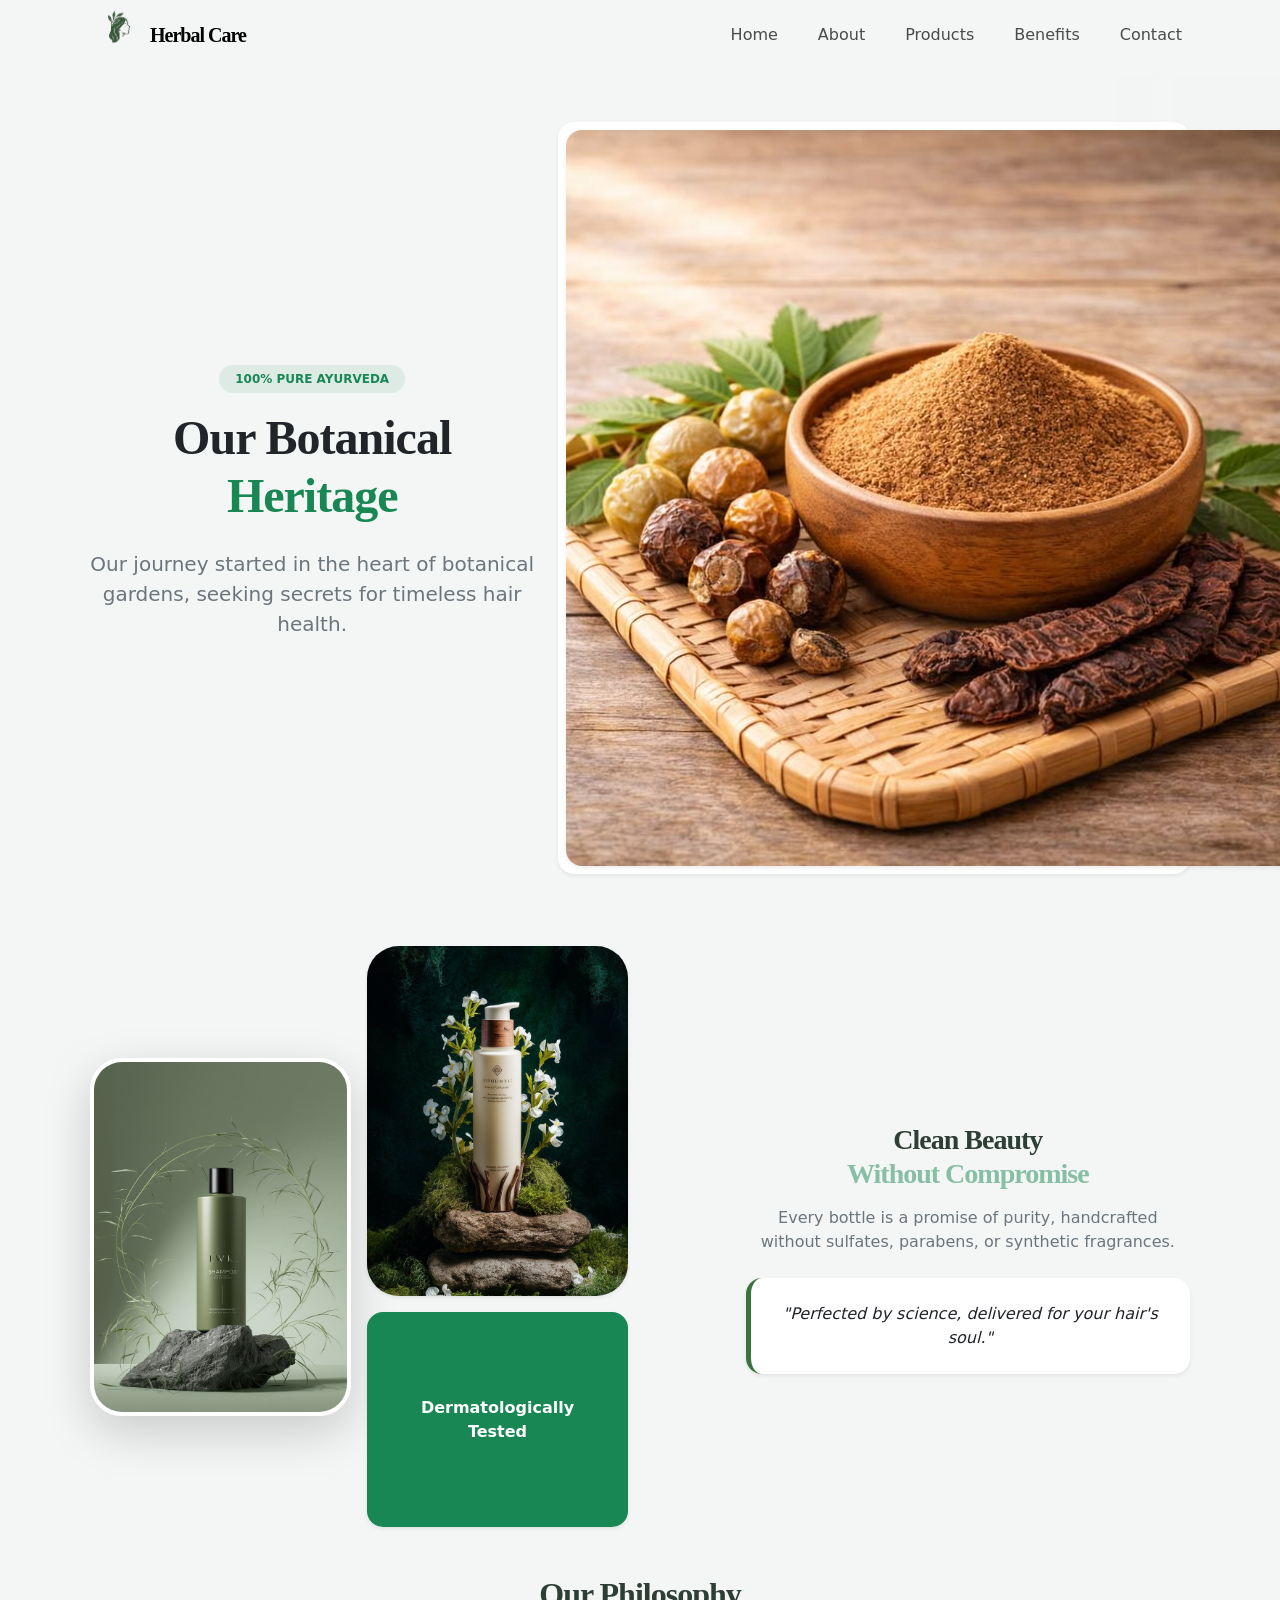
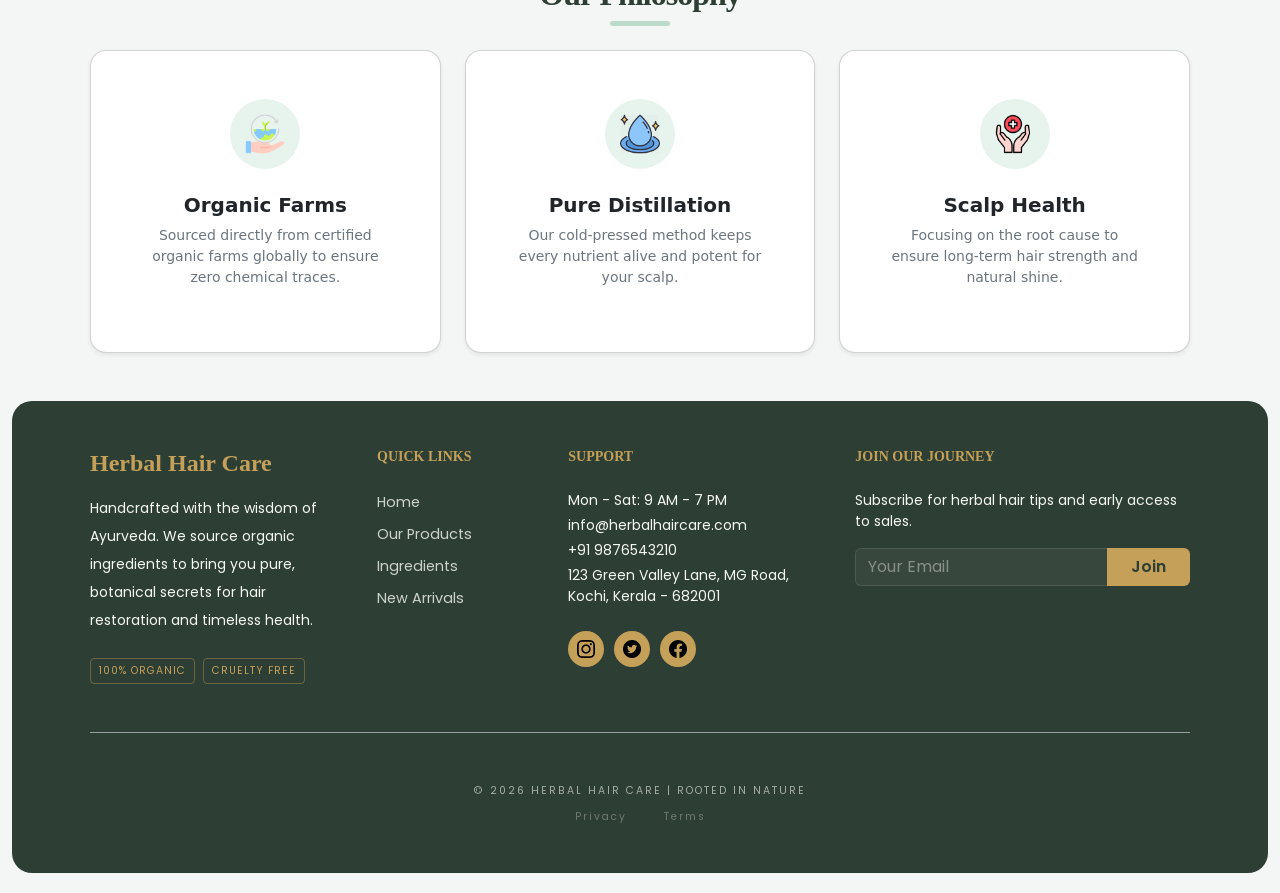
==== about.html @ e1cdf932 "first commit" ====
<!DOCTYPE html>
<html lang="en">
<head>
    <meta charset="UTF-8">
    <meta name="viewport" content="width=device-width, initial-scale=1.0">
    <title>Hair care</title>
<!----Bootstrap link---->
<link href="https://cdn.jsdelivr.net/npm/bootstrap@5.3.0/dist/css/bootstrap.min.css" rel="stylesheet">
<!-- Bootstrap CSS -->
<link href="https://cdn.jsdelivr.net/npm/bootstrap@5.3.0/dist/css/bootstrap.min.css" rel="stylesheet">
<!-- Google Font (Premium look) -->
<link href="https://fonts.googleapis.com/css2?family=Poppins:wght@300;500;700&display=swap" rel="stylesheet">
<!---Bootstrap java--->
<script src="https://cdn.jsdelivr.net/npm/bootstrap@5.3.0/dist/js/bootstrap.bundle.min.js"></script>

<link href="style.css" rel="stylesheet">
</head>
<body>

    <!----------------------Navbar------------------------>
<nav class=" navbar navbar-expand-lg sticky-top custom-navbar">
    <div class="container">
      <a class="navbar-brand d-flex align-items-center fw-bold" href="index.html">
        <img src="image/logo.png" alt="logo" class="logo">
        Herbal Care
      </a>
      <button class="navbar-toggler" type="button" data-bs-toggle="collapse" data-bs-target="#menu">
        <span class="navbar-toggler-icon"></span>
      </button>
      <div class="collapse navbar-collapse justify-content-end mobile-menu" id="menu">
        <ul class="navbar-nav gap-lg-4">
          <li class="nav-item"><a class="nav-link fw-medium" href="index.html">Home</a></li>
          <li class="nav-item"><a class="nav-link fw-medium" href="about.html">About</a></li>
          <li class="nav-item"><a class="nav-link fw-medium" href="products.html">Products</a></li>
          <li class="nav-item"><a class="nav-link fw-medium" href="benefits.html">Benefits</a></li>
          <li class="nav-item"><a class="nav-link fw-medium" href="contact.html">Contact</a></li>
        </ul>
      </div>
    </div>
  </nav>

<!-------------------------About Section--------------------------------->
  <section class="position-relative overflow-hidden about-heritage py-5">
    <div class="container ">
    
        
  <div class="row mb-5 align-items-center">
     <div class="col-lg-5 order-2 ">
     <div class="badge bg-success bg-opacity-10 text-success px-3 py-2 rounded-pill mb-3">100% PURE AYURVEDA</div>
     <h1 class="display-3 fw-bold mb-4">Our Botanical <span class="text-success">Heritage</span></h1>
     <p class="text-secondary fs-5 lh-base">
           Our journey started in the heart of botanical gardens, seeking secrets for timeless hair health.
     </p>
     </div>

  <div class="col-lg-7 order-1 order-lg-2 mb-4">
      <div class="p-2 bg-white shadow-sm rounded-4">
      <img src="image/ingrediants.jpg" class="img-ingrediant rounded-4 shadow-sm" alt="Ingredients">
      </div>
      </div>
      </div>

<div class="row my-4 align-items-center">  
  <div class="col-lg-6 mb-4">
    <div class="row g-3 align-items-center">
    <div class="col-6">
    <div class="rounded-5 overflow-hidden shadow-lg border border-white border-4">
    <img src="image/about img1.jpg" class="img-fluid" alt="Product">
    </div>
    </div>

 <div class="col-6">
   <div class="row g-3">
     <div class="col-12">
      <div class="rounded-5 overflow-hidden shadow-sm">
      <img src="image/about img.jpg" class="img-fluid w-100" alt="Detail">
      </div>
      </div>

  <div class="col-12">
    <div class="text-derm bg-success text-white p-4 rounded-4 shadow-sm ">
    <div class="col-12"> 
    <p class="fw-bold">Dermatologically Tested</p>
      </div>
      </div>
      </div>
      </div>
      </div>
     </div>
    </div> 
  
  <div class="col-md-6 col-lg-5 offset-lg-1">
    <div class="content-wrap">
    <h2 class="display-5 fw-bold mb-3">
        Clean Beauty <br> 
    <span class="text-success text-opacity-50">Without Compromise</span>
    </h2>
    <p class="text-secondary mb-4">
        Every bottle is a promise of purity, handcrafted without sulfates, parabens, or synthetic fragrances.
    </p>
      <div class="p-4 rounded-4 bg-white shadow-sm border-start border-success border-5">
      <p class="text-dark fst-italic mb-0">
          "Perfected by science, delivered for your hair's soul."
       </p>
      </div>
      </div>
     </div>
   </div>

    <div class="row text-center g-4">
      <div class="col-12">
        <h2 class="fw-bold">Our Philosophy</h2>
        <div class="mx-auto bg-success bg-opacity-25 rounded-pill" style="width: 60px; height: 5px;"></div>
        </div>
            
   <div class="col-md-4">
    <div class="card h-100 shadow-sm rounded-4 transition-up">
      <div class="card-body p-5">
      <div class="bg-success bg-opacity-10 text-success rounded-circle d-inline-flex align-items-center justify-content-center mb-4" style="width: 70px; height: 70px;">
      <img src="image/sustainable-agriculture.png" alt="icon" class="img-fluid2">     
            </div>
            <h5 class="fw-bold text-dark">Organic Farms</h5>
            <p class="text-secondary small">Sourced directly from certified organic farms globally to ensure zero chemical traces.</p>
        </div>
    </div>
</div>
            <div class="col-md-4">
                <div class="card h-100 shadow-sm rounded-4 transition-up">
                    <div class="card-body p-5">
                        <div class="bg-success bg-opacity-10 text-success rounded-circle d-inline-flex align-items-center justify-content-center mb-4" style="width: 70px; height: 70px;">
                             <img src="image/pure water.png" alt="icon" class="img-fluid2">
                
                        </div>
                        <h5 class="fw-bold text-dark">Pure Distillation</h5>
                        <p class="text-secondary small">Our cold-pressed method keeps every nutrient alive and potent for your scalp.</p>
                    </div>
                </div>
            </div>

            <div class="col-md-4">
                <div class="card h-100  shadow-sm rounded-4 transition-up">
                    <div class="card-body p-5">
                        <div class="bg-success bg-opacity-10 text-success rounded-circle d-inline-flex align-items-center justify-content-center mb-4" style="width: 70px; height: 70px;">
                             <img src="image/health.png" alt="icon" class="img-fluid2">
                
                        </div>
                        <h5 class="fw-bold text-dark">Scalp Health</h5>
                        <p class="text-secondary small">Focusing on the root cause to ensure long-term hair strength and natural shine.</p>
                    </div>
                </div>
            </div>
        </div>
    </div>
</section>

<!----------------------------Footer Section------------------------------>

<footer class="footer-section py-5">
    <div class="container">
      <div class="row g-5">

        <div class="col-lg-3 col-md-6">
          <h4 class="fw-bold mb-3">Herbal Hair Care</h4>
          <p class="small lh-lg mb-4">
            Handcrafted with the wisdom of Ayurveda. We source organic ingredients to bring you pure, botanical secrets
            for hair restoration and timeless health.
          </p>
          <div class="d-flex gap-2">
            <span class="cert-badge">100% Organic</span>
            <span class="cert-badge">Cruelty Free</span>
          </div>
        </div>

        <div class="col-lg-2 col-md-6 footer-links">
          <h6 class="fw-bold mb-4 text-uppercase small">Quick Links</h6>
          <ul class="list-unstyled">
            <li class="mb-2"><a href="index.html">Home</a></li>
            <li class="mb-2"><a href="products.html">Our Products</a></li>
            <li class="mb-2"><a href="#ingredients">Ingredients</a></li>
            <li class="mb-2"><a href="benefits.html">New Arrivals</a></li>
          </ul>
        </div>

        <div class="col-lg-3 col-md-6">
          <h6 class="fw-bold mb-4 text-uppercase small">Support</h6>
          <div class="mb-4 small">
            <p class="mb-1">Mon - Sat: 9 AM - 7 PM</p>
            <p class="mb-1">info@herbalhaircare.com</p>
            <p class="mb-1">+91 9876543210</p>
            <p class="mb-1">123 Green Valley Lane, MG Road, Kochi, Kerala - 682001</p>
          </div>

          <div class="d-flex align-items-center justify-content-start">
            <a href="#" class="footer-social">
              <img src="image/instagram.png" alt="instagram"></a>
            <a href="#" class="footer-social">
              <img src="image/twitter.png" alt="twitter"></a>
            <a href="#" class="footer-social text-center">
              <img src="image/facebook.png" alt="facebook"></a>
          </div>
        </div>

        <div class="col-lg-4 col-md-6">
          <h6 class="fw-bold mb-4 text-uppercase small">Join Our Journey</h6>
          <p class="small mb-3">Subscribe for herbal hair tips and early access to sales.</p>
          <form>
            <div class="input-group mb-3">
              <input type="email" class="form-control newsletter-input" placeholder="Your Email">
              <button class="btn btn-gold px-4" type="button">Join</button>
            </div>
          </form>
        </div>
      </div>

      <div class=" footertext text-center pt-5 mt-5 border-top" >
        <small>
          © 2026 HERBAL HAIR CARE | ROOTED IN NATURE
        </small>
        <div class="mt-2">
          <a href="#" class="text-white-50 text-decoration-none small px-3">Privacy</a>
          <a href="#" class="text-white-50 text-decoration-none small px-3">Terms</a>
        </div>
      </div>
    </div>
  </footer>
</body>
</html>
---- style.css ----
:root {
  --bg-color: #f4f6f5;
  --second-color: #d4d8d5;
  --btn-color: #2e7d32;
  --hover-btn: #256428;
  --hover-link: #aa9f9f;
  --text-white: #fff;
  --text-dark: #2c3e50;
  --text-muted: #777;
  --success: #198754;
  --footer:#c5a059;
  --sage-green: #3b733e;
}

/* GLOBAL STYLES */
body {
  background-color: var(--bg-color);
  overflow-x: hidden;
  margin: 0;
}

.container {
  max-width:auto;
  margin: 0 auto;
  padding: 0 20px;
}
/*=======================NAVBAR=====================*/

.navbar{
    padding-top: 0;
    padding-bottom: 0;
    margin-bottom: 4px
}
.logo{
    
    height: 60px;
}
.nav-link {
    position: relative;
}

.navbar-nav .nav-link {
  color: #000;
}

.navbar-nav .nav-link:hover {
  color: var(--hover-link);
}

.nav-link::after {
    content: '';
    position: absolute;
    width: 0;
    height: 2px;
    bottom: 0;
    left: 0;
    background-color: var(--sage-green);
    transition: width 0.3s ease;
}

.nav-link:hover::after {
    width: 100%;
}

.custom-navbar {
    background-color:var(--bg-color);
    transition: all 0.3s ease;
}

.custom-navbar .nav-link {
    color: #4a4a4a; 
}

.custom-navbar .nav-link:hover {
    color: #198754; 
}

/*======================HERO SECTION===============================*/

.hero {
  background: var(--second-color);
  border-radius: 20px;
  min-height: auto;

}

.big-text {
  position: absolute;
  top: 50%;
  left: 50%;
  transform: translate(-50%, -50%);
  font-weight: 800;
  color: rgba(0,0,0,0.05);
  pointer-events: none;
  font-size: clamp(30px, 8vw, 100px);
  white-space: normal;
  line-height: 1.1;
}

.btn-cart {
  background: var(--btn-color);
  color: var(--text-white);
  border-radius: 30px;
  padding: 10px 25px;
  border: none;
  transition: 0.3s;
}

.btn-cart:hover {
  background: var(--hover-btn);
  color: var(--text-white);
}

.img-shampo {
  width: 90%;
  height: auto;
}

/*=======================Benefits=========================*/

.bnt-item{
    background: linear-gradient(rgba(242,243,244,0.8), rgba(242,243,244,0.8)), url('image/download (10).jpg');
    background-size: cover;
    background-position: center; 
}

.content {
  overflow: hidden;
  padding: 60px 0;
}

.feature-card h5 {
  font-weight: 700;
  color: var(--text-dark);
}

.feature-card p {
  font-size: 0.95rem;
  color: var(--text-muted);
}

.icon-box {
  width: 50px;
  height: 50px;
  background:#8dae91;
  border-radius: 50%;
  position: relative; 
  z-index: 1; 
  display: flex;
  align-items: center;
  justify-content: center; 
  font-size: 1.5rem;
  color: #ffffff;
  transition: all 0.3s ease;
}

.img {
  width: 30px;
  height: 30px;
  position: relative;
  z-index: 2; 
}

.feature-card:hover .icon-box {
  background: var(--success);
  color: var(--text-white);
  transform: translateY(-5px);
}

              /* PRODUCT IMAGES */

.product-img {
  max-width: 100%;
  height: auto;
  object-fit: contain;
}

.img-container {
  position: relative;
  padding: 20px;
}

.product2-img {
  max-width: 100%;
  max-height: 450px;
  height: auto;
  animation: float 4s ease-in-out infinite;
  position: relative;
  z-index: 2;
  will-change: transform;
}

@keyframes float {
  0%, 100% { transform: translateY(0); }
  50% { transform: translateY(-15px); }
}

.img-shadow {
  width: 60%;
  height: 20px;
  background: rgba(0, 0, 0, 0.1);
  border-radius: 50%;
  margin: 0 auto;
  filter: blur(8px);
}

/*=======================main ingredient section============================*/

.services-section{         
  background: var(--second-color);
  border-radius: 20px;
   }

.ingredient-card {
  height: 100%;
  padding: 2rem 1rem;
  background: #fff;
  border-radius: 20px;
  border: 1px solid rgba(0,0,0,0.03);
  box-shadow: 0 10px 10px #c7c7bf;
  transition: 0.4s ease-in-out;
}

.ingredient-card:hover {
  transform: translateY(-10px);
  box-shadow: 0 20px 40px rgba(0,0,0,0.08);
  border-color: #198754;
}

/* Circle Card */
.circle-wrapper {
  width: 150px;
  height: 150px;
  background:#ffffff;
  border-radius: 50%; 
   box-shadow: 0 2px 2px rgba(0,0,0,0.08);  /* makes circle */
  display: flex;
  align-items: center;
  overflow: hidden;
  justify-content: center;
  margin: auto;
}

/* Image inside circle */
.img-wrapper {
  width: 80%;
  height: auto;
  object-fit: contain;
}

.ingredient-card:hover .circle-wrapper img {
  transform: scale(1.05);
}

.ingredient-card h5 {
  margin-top: 10px;
  font-size: 1.15rem;
}

.tracking-widest {
  letter-spacing: 0.15em;
}

/*==================Moden hair section===============================*/

.ayurveda-section {
    --bg-linen: #f9f7f4;
    --ayurveda-green: #198754;
    --text-dark: #2d3436;
    font-family: 'Plus Jakarta Sans', sans-serif;
}
.section2{
    background: linear-gradient(rgba(242,243,244,0.8), rgba(242,243,244,0.8)), url('image/download (10).jpg'); 
    background-size: cover;
    background-position: center;
}

.sub-label, 
.section-heading {
    font-family: 'Playfair Display', serif;
}

.section-heading {
    color: var(--text-dark);
    line-height: 1.1;
    letter-spacing: -1px;
}

.section-description {
    line-height: 1.8;
    color: #636e72;
}

.btn-ritual {
    background-color: transparent;
    border: 1px solid var(--success);
    color: var(--success);
    font-size: 0.85rem;
    letter-spacing: 2px;
    transition: all 0.4s cubic-bezier(0.165, 0.84, 0.44, 1);
}

.btn-ritual:hover {
    background-color: var(--success);
    color: #ffffff;
    transform: translateY(-3px);
    box-shadow: 0 10px 20px rgba(25, 135, 84, 0.2);
}

.arrow-accent {
    margin-left: 2rem;
    color: var(--success);
    opacity: 0.4;
    font-size: 2.2rem;
    transform: rotate(45deg);
}

.hero-img {
    height: 600px;
    object-fit: cover;
    transition: transform 0.5s ease;
}

.hero-img:hover {
    transform: scale(1.02);
}

/*============================footer section============================*/

    .footer-section {
        background-color: #2d3e34;
        color: #f4f7f2;
        border-radius: 20px;
        font-family:'Poppins', sans-serif;
    }

    .footer-section h4, 
    .footer-section h5, 
    .footer-section h6 {
        color: #c5a059; 
        font-family: 'Playfair Display', serif;
    }

    .footer-links a {
        color: rgba(244, 247, 242, 0.8);
        text-decoration: none;
        font-size: 0.9rem;
        transition: 0.3s ease;
    }

    .footer-links a:hover {
        color:var(--footer);
        padding-left: 5px;
    }

 .footer-social {
    width: 36px;
    height: 36px;
    background:var(--footer);
    border-radius: 50%;
    margin-right: 10px;
    display: flex;
    align-items: center;
    justify-content: center;
    transition: 0.3s ease;
    text-decoration: none; 
}

.footer-social img {
    width: 18px; 
    height: 18px;
    object-fit: contain;
}

.footer-social:hover {
    background:#ffffff;
    transform: translateY(-3px);
}

    .cert-badge {
        font-size: 0.65rem;
        letter-spacing: 1px;
        text-transform: uppercase;
        color:var(--footer);
        border: 1px solid rgba(197, 160, 89, 0.4);
        border-radius: 4px;
        padding: 4px 8px;
    }

    .newsletter-input {
        background: rgba(255, 255, 255, 0.05);
        border: 1px solid rgba(255, 255, 255, 0.1);
        color: white;
    }

    .newsletter-input::placeholder {
        color: rgba(255, 255, 255, 0.4);
    }

    .btn-gold {
        background-color:var(--footer);
        color: #2d3e34;
        font-weight: 600;
        border: none;
        transition: 0.3s ease;
    }

    .btn-gold:hover {
        background-color:var(--footer);
    }
    .footertext{
        border-color: rgba(255,255,255,0.1);
        letter-spacing: 2px;
        opacity: 0.6; 
        font-size: 0.75rem;
    }

    /*media query */

    @media (max-width: 768px) {
/*--navbar media query--*/
   .mobile-menu {
    position: fixed;
    top: 70px; 
    left: 0;
    width: 100%;
    background:var(--bg-color);
    padding: 20px;
    z-index: 999;
  }

  .navbar-nav {
    text-align:left;
  }

  .navbar-nav .nav-link::after {
    display: none; 
  }

  .navbar-nav .nav-link:hover,
  .navbar-nav .nav-link.active {
    border-bottom: 2px solid green;
  }

  /* Hero Section media query*//
  .hero {
    text-align: center;
    padding: 30px 15px;
  }

  .big-text {
    display: none;
  }

  .hero .row {
    margin: 0;
    justify-content: center;
    text-align: center;
  }

  .img-shampo {
    width: 70%;
    max-width: 380px;
    display: block;
    margin: 20px auto;   
  }

  h1, p {
    padding-left: 10px;
    padding-right: 10px;
  }
}

/*-- benefit section media query--*/

  .img-container {
    padding-top: 30px; 
    margin-top: 20px;
  }
  
   .bnt-item {
    padding-top: 80px !important; 
    display: block !important; 
  }

@keyframes float {
  0%, 100% { transform: translateY(0); }
  50% { transform: translateY(-15px); }
}

/*--main ingredients media query--*/

  .circle-wrapper {
    width: 100px;
    height: 100px;
  }

/*--modern hair media query--*/

  .hero-img { height: 450px; }
  .section-heading { font-size: 2.5rem; }

/*--footer media query--*/

    .footer-section {
        border-radius: 20px ; 
        margin-left: 12px;  
        margin-right: 12px; 
        margin-bottom: 20px;
    }
}

 /*========================About Section==========================*/
.about-heritage {
    position: relative;
    overflow: hidden;
    background:linear-gradient(rgb(253, 254, 255), rgba(226, 230, 234, 0.898)); 
}

.about-img-main {
    max-height: 400px;
    width: 100%;
    object-fit: cover;
}

.product-img-wrapper {
    border-radius: 3rem; 
    overflow: hidden;
}

.home-hero-section {
    background-color: #ffffff;
}

.about-heritage::before {
    content: "";
    position: absolute;
    top: 10%;
    right: -5%;
    width: 300px;
    height: 300px;
    background: #7c9473; 
    opacity: 0.05;
    filter: blur(80px);
    border-radius: 50%;
    z-index: 0;
    pointer-events: none;
}

h1, h2, .navbar-brand {
    font-family: 'Playfair Display', serif; 
    letter-spacing: -1px;
}

.ls-wide {
    letter-spacing: 3px;
}

/* Image Hover Effects */

.img-fluid {
    transition: transform 0.6s cubic-bezier(0.165, 0.84, 0.44, 1);
    height: 450px; 
    object-fit: cover;
}

.img-fluid:hover {
    transform: scale(1.02);
}

.text-derm {
    height: auto ;
    min-height: 215px;           
    display: flex;
    flex-direction: column;      
    justify-content: center;     
    overflow: hidden;            
}
.text-derm p{
    width: 100%;                  /* Ensures text respects card boundaries */
    margin: 0;
    padding: 0 10px;              /* Extra side breathing room on mobile */
    overflow-wrap: break-word;
}

.img-fluid2{
    width: 40px;
    height: 40px;
    object-fit: contain;
}
/* Custom Cards */

.bg-light {
    background-color: #ffffff;
    border: 1px solid rgba(0,0,0,0.03);
}

.border-success {
    border-color: var(--sage-green) !important;
}

.btn-outline-success {
    border-color: var(--forest-green);
    color: var(--forest-green);
    transition: all 0.4s ease;
}

.btn-outline-success:hover {
    background-color: var(--forest-green);
    border-color: var(--forest-green);
    color: white;
}

/* Decorative Accents */
.italic {
    font-style: italic;
    font-family: serif;
    font-size: 1.1rem;
}

.rounded-4 { 
    border-radius: 20px;
 }

.rounded-5 { 
    border-radius: 30px;
 }

/* Animation  image */
@keyframes float {
    0% { transform: translateY(0px); }
    50% { transform: translateY(-10px); }
    100% { transform: translateY(0px); }
}

.mb-n5 img {
    animation: float 4s ease-in-out infinite;
}

.transition-up {
        transition: transform 0.3s ease, box-shadow 0.3s ease;
    }

    .transition-up:hover {
        transform: translateY(-10px);
        box-shadow: 0 20px 40px rgba(0,0,0,0.08) !important;
    }

    /*---Media Query---*/

@media (max-width: 768px) {
       .order-sm-last {
        order: 2;
    }
    .order-sm-first {
        order: 1;
    }
    .text-derm p {
        font-size: 9px ;
        padding: 0 5px ;  
    }
    
    .text-derm {
        min-height: 120px;
    }
}
    .col-lg-5, 
    .col-lg-6 {
        text-align: center;
        display: flex;
        flex-direction: column;
        align-items: center;
    }

    /* ---  Typography --- */
    h1.display-3 {
        font-size: calc(1.8rem + 1.5vw); 
        line-height: 1.2;
    }

    h2.display-5 {
        font-size: 1.75rem;
    }

    /* ---  Images & Components --- */
    .img-fluid, 
    .about-img-main {
        width: 100%;
        height: auto; 
        max-height: 350px;
        object-fit: cover; 
    }

    .badge {
        display: inline-block;
        margin-bottom: 1rem;
    }

    /* ---  Spacing & Decor --- */
    .py-5 {
        padding-top: 3rem !important;
        padding-bottom: 3rem !important;
    }

    .about-heritage::before {
        width: 100px;
        height: 100px;
        right: 0;
        top: -20px; 
    }
}

/*============================products section=====================*/

.section3{
  --herbal-green: #4e926a;
  --soft-sage: #ccceca;
  --accent-gold: #c5a059;
  background: linear-gradient(rgb(253, 254, 255), rgba(244, 245, 246, 0.898)), url('image/leafbg.jpg'); 
  background-size: cover;
  background-position: center;
} 
.d2{
    width: 50px; 
    height: 2px;
    background: var(--accent-gold);
}
    .product-row {
        margin-bottom: 80px;
        align-items: center;
        border-bottom: 1px solid rgba(0,0,0,0.05);
        padding-bottom: 40px;
    }

    .product-row:last-child {
        border-bottom: none;
    }

    /* IMAGE AND BACKGROUND CARD*/

.bg-card {
    position: relative;
    display: inline-block;
    z-index: 1;
}

.bg-card::before {
    content: "";
    position: absolute;
    bottom: -15px;
    right: -15px;  
    width: 100%;
    height: 100%;
    background: #dcdcdc; 
    border-radius: 20px;
    z-index: -1; 
    transition: all 0.4s ease;
}

/* 3. THE IMAGE */
.img-fluid {
    display: block;
    position: relative;
    border-radius: 20px;
    width: 100%;
    max-width: 450px;
    height: 400px !important; 
    object-fit: cover;
    box-shadow: none !important; 
}

.bg-card:hover::before {
    bottom: -8px;
    right: -8px;
    background: var(--accent-gold);
}

    .product-meta {
    font-family: 'Poppins', sans-serif;
    padding: 20px;
    display: flex;          
    flex-direction: column;   
}

    .product-category {
        font-size: 0.8rem;
        letter-spacing: 3px;
        color: var(--accent-gold);
        font-weight: 700;
        display: block;
        margin-bottom: 10px;
    }

    .product-title {
        font-size: 2.5rem;
        color: var(--herbal-dark);
        font-weight: 700;
        margin-bottom: 20px;
    }

    .product-desc {
        font-size: 1.1rem;
        line-height: 1.8;
        color: #666;
        margin-bottom: 25px;
    }

    .price-large {
        font-size: 1.5rem;
        font-weight: 700;
        color: var(--herbal-dark);
        margin-right: 20px;
    }

   .btn-premium {
    width: fit-content;
    background: linear-gradient(135deg, #ded98b 0%,#b9944e 100%);
    color: white;
    padding: 12px 35px;
    border-radius: 50px;
    border: none;
    transition: 0.3s;
}

    .btn-premium:hover {
        color: white;
        box-shadow: 0 10px 20px rgba(197, 160, 89, 0.3);
 }

    /* media query*/
    
    @media (min-width: 992px) {
    .product-meta {
        padding: 0 40px;
    }

    .premium-img-wrapper img {
        box-shadow: none !important; 
    }

    .product-row:nth-child(even) {
        flex-direction: row-reverse;
    }
    
    .product-row:nth-child(even) .product-meta {
        align-items: flex-end;  
        text-align: right;
    }
}
/*=========================Benefits section==========================*/

.bg-cream { 
    --luxury-gold: #c5a059;
    --deep-botanical: #1a3a32;
    --earth-white: #f7f3ed;     
    --pure-white: #ffffff;      
    --text-muted: #6c757d;
    background: linear-gradient(rgba(253, 254, 255, 0.919), rgba(244, 245, 246, 0.898)); 
}

.bg-earth { 
    background-color: var(--earth-white); 
}

.bg-dark-herbal { 
    background-color: var(--deep-botanical); 
    color: white; 
}

.benefits-grid-section {
    background: linear-gradient(rgb(253, 254, 255), rgba(244, 245, 246, 0.898));
    padding: 100px 0;
}

.service-card-wrapper {
    background: var(--pure-white);
    border: 1px solid rgba(197, 160, 89, 0.1);
    padding: 50px 30px 40px;
    border-radius: 20px;
    position: relative;
    transition: all 0.5s cubic-bezier(0.25, 0.8, 0.25, 1);
    box-shadow: 0 10px 30px rgba(0, 0, 0, 0.04); 
}

.service-card-wrapper:hover {
    transform: translateY(-15px);
    border-color: var(--luxury-gold);
    box-shadow: 0 25px 50px rgba(197, 160, 89, 0.15);
}

.service-icon-float {
    width: 85px;
    height: 85px;
    background: var(--pure-white);
    border: 1px solid var(--luxury-gold);
    border-radius: 50%;
    position: absolute;
    top: -42px;
    left: 50%;
    transform: translateX(-50%);
    color: var(--deep-botanical);
    font-size: 2.2rem;
    transition: 0.4s ease;
}
.img-icon{
   width: 40px; 
   height: 40px;
   object-fit: contain;
}

.service-card-wrapper:hover .service-icon-float {
    background: var(--deep-botanical);
    color: white;
    border-color: var(--deep-botanical);
}

.btn-circle-arrow {
    width: 50px;
    height: 50px;
    border-radius: 50%;
    border: 1px solid var(--luxury-gold);

    color: var(--luxury-gold);
    transition: 0.4s;
    text-decoration: none;
    background: transparent;
}

.service-card-wrapper:hover .btn-circle-arrow {
    background: var(--luxury-gold);
    color: white;
}

/* Benefit Item Styling */

.benefit-item {
    padding: 2.5rem;
    border-radius: 20px;
    background: rgba(255, 255, 255, 0.8); 
    border: 1px solid rgba(197, 160, 89, 0.1);
    transition: all 0.4s ease;
}

.benefit-item:hover {
    border-color: var(--luxury-gold);
    background: #fff;
    box-shadow: 0 15px 35px rgba(0,0,0,0.05);
}

.icon-circle {
    width: 65px;
    height: 65px;
    background: rgba(25, 135, 84, 0.1);
    border-radius: 50%;
    transition: 0.3s;
}

.benefit-item:hover .icon-circle {
    background: var(--deep-botanical);
    color: white;
}


/*=====================contact section======================*/
.contact{
--ctn:#c5a059;
background:#fdfdfb;
font-family: 'Poppins', sans-serif;
background:url('image/contact\ bg.jpg');
background-size: cover; 
background-position: center;
}
.text-color{
    color: var(--ctn);
    letter-spacing: 3px;
}

h2{
    font-family: 'Playfair Display', serif;
     color: #2d3e34;
}

.box{
   border-radius: 50px; 
   overflow: hidden;
}
.h3{
  
    font-family: 'Playfair Display', serif; 
    color:var(--ctn);
}

.icon-box2{
  width: 60px; 
  height: 60px;
  flex-shrink:0 ;
  background: rgba(197, 160, 89, 0.15);
  border: 1px solid rgba(197, 160, 89, 0.4);
  border-radius: 50%;
}

.img2{
    width: 22px; 
    height: 22px; 
    object-fit: contain;
}
.box-2{
    background: rgba(255,255,255,0.05); 
    border: 1px dashed rgba(255,255,255,0.2);
}
.btn-large{
  width: 45px; 
  height: 45px;
  transition: 0.4s
}
.ctn-social{
    width: 22px;
    height: 22px; 
    object-fit: contain;
}

    .premium-input { 
        border-bottom: 2px solid #f0f0f0; 
        transition: 0.4s all ease-in-out; 
        padding: 12px 0;
        background: transparent;
    }

    .premium-input:focus { 
        border-bottom: 2px solid #c5a059; 
        padding-left: 10px;
    }

    .premium-input::placeholder {
        color: #ccc;
        font-size: 0.9rem;
    }

    /* Contact Item Hover */
    .contact-item:hover { 
        background: rgba(255,255,255,0.08);
        transform: translateX(10px);
    }

    .text-gold {
       color:var(--ctn);
       }

    /* Button Hover */
    .btn-hover-grow:hover {
        transform: translateY(-3px);
        box-shadow: 0 10px 25px rgba(197, 160, 89, 0.4);
        background:var(--ctn);
    }
    
    .transition-all {
        transition: all 0.3s ease;
    }
    .shadow-hover:hover {
        background: var(--ctn);
        border-color:var(--ctn);
        transform: rotate(360deg);
    }
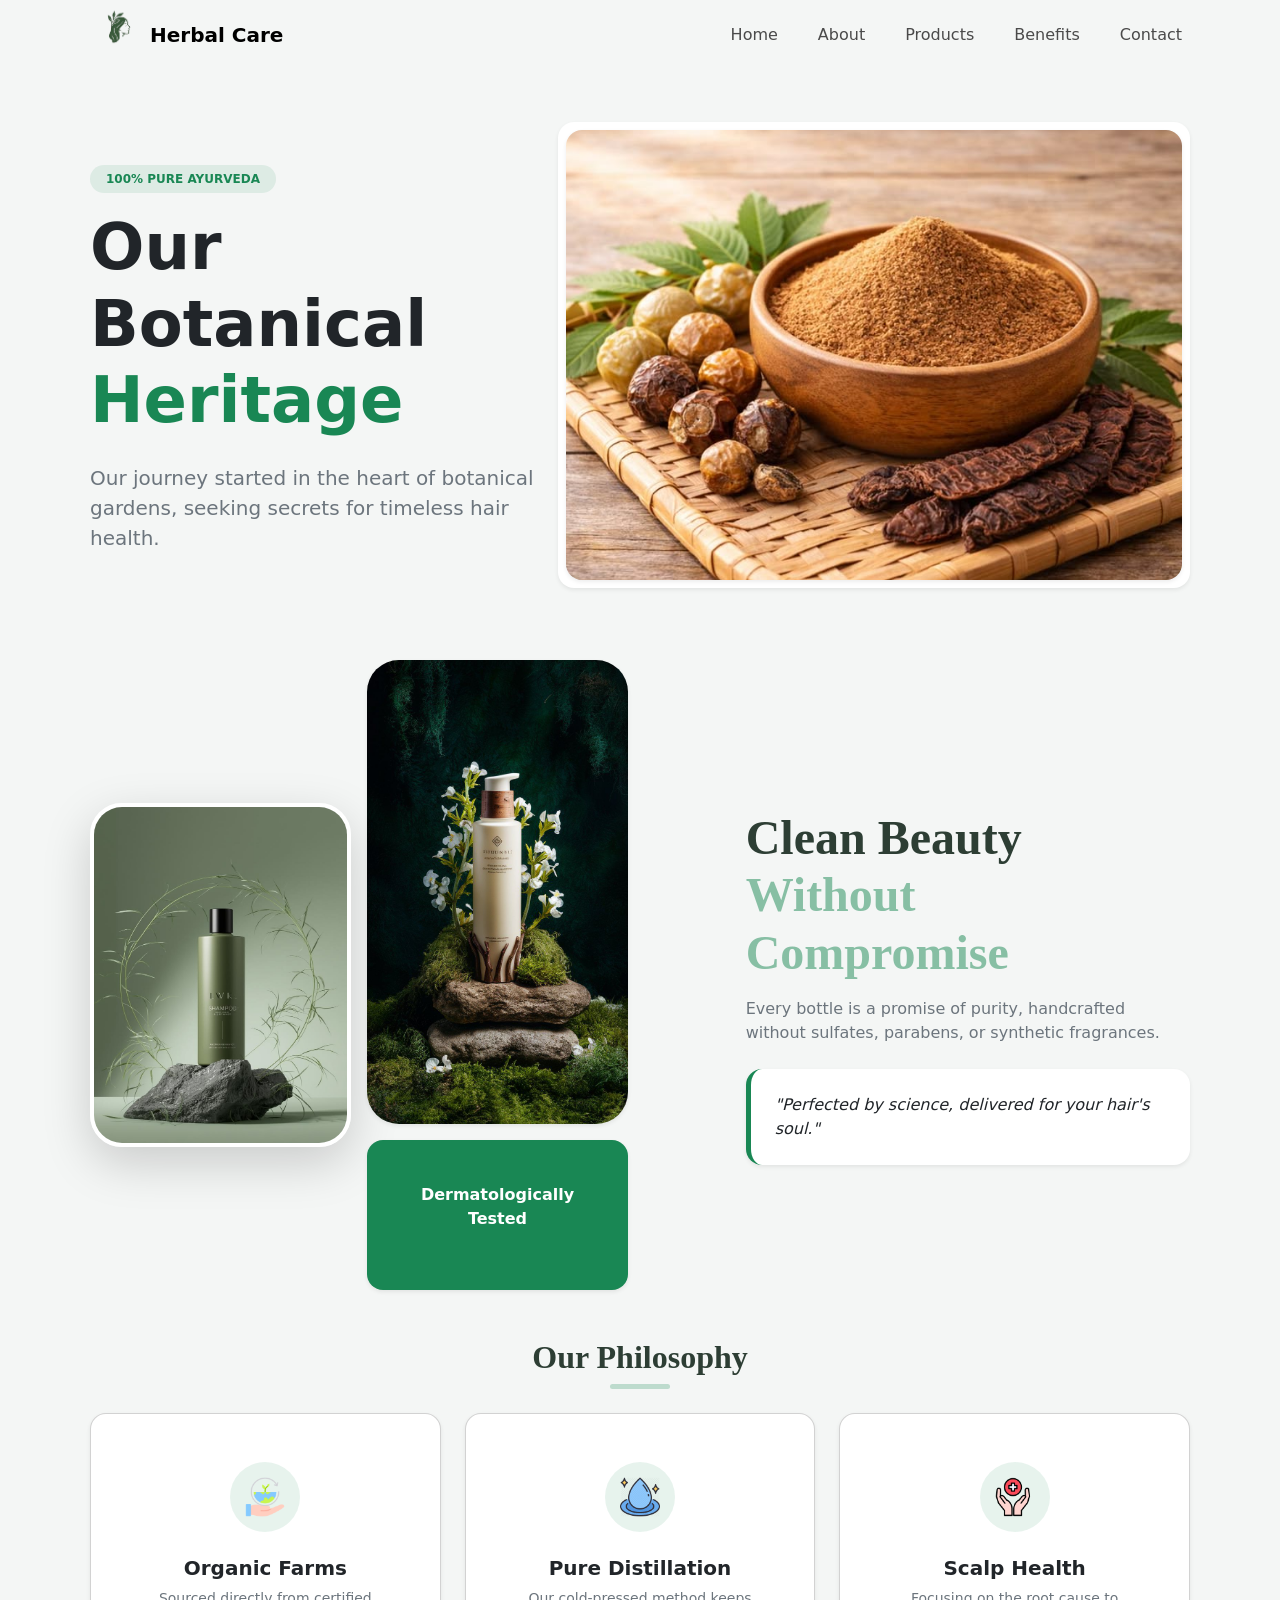
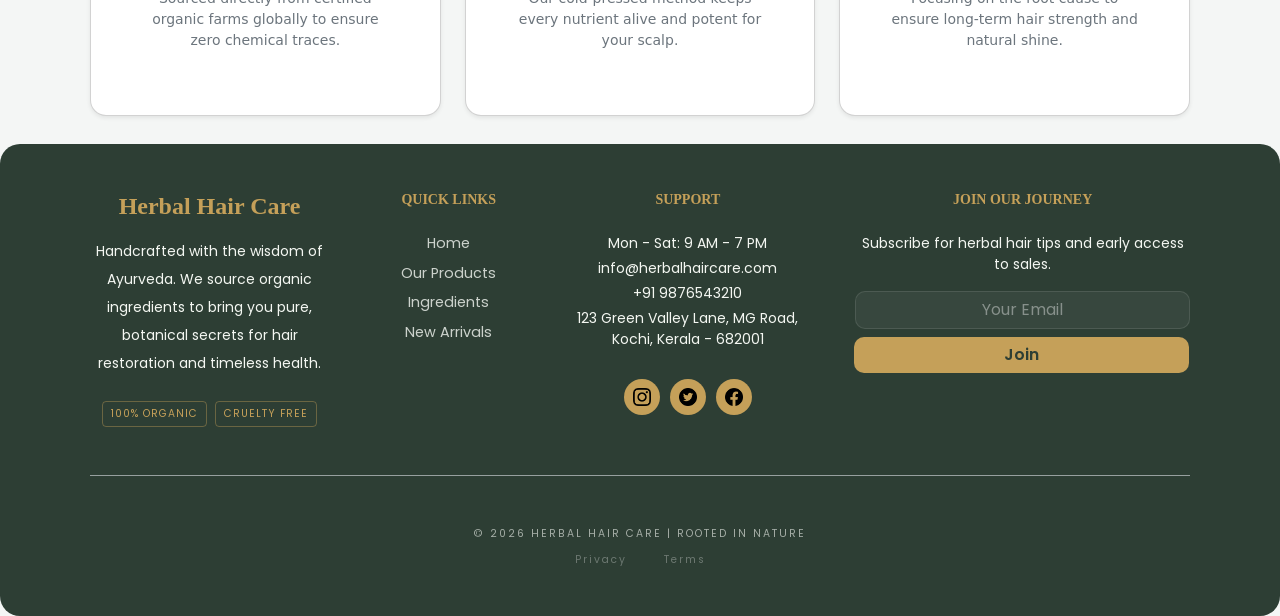
==== commit 872a7098: "Updated homepage and added about page" ====
--- a/about.html
+++ b/about.html
@@ -3,7 +3,8 @@
 <head>
     <meta charset="UTF-8">
     <meta name="viewport" content="width=device-width, initial-scale=1.0">
-    <title>Hair care</title>
+    <title> Herbal Hair care</title>
+<link rel="icon" type="image/png" sizes="32x32" href="image/logo-32.png">  <!----Bootstrap link--
 <!----Bootstrap link---->
 <link href="https://cdn.jsdelivr.net/npm/bootstrap@5.3.0/dist/css/bootstrap.min.css" rel="stylesheet">
 <!-- Bootstrap CSS -->
--- a/style.css
+++ b/style.css
@@ -341,6 +341,7 @@
         font-family: 'Playfair Display', serif;
     }
 
+
     .footer-links a {
         color: rgba(244, 247, 242, 0.8);
         text-decoration: none;
@@ -415,11 +416,17 @@
         font-size: 0.75rem;
     }
 
-    /*media query */
+/*================media query ====================*/
 
     @media (max-width: 768px) {
-/*--navbar media query--*/
-   .mobile-menu {
+
+/*===============navbar media query===========*/
+.container{
+    overflow-x: hidden;
+}
+
+
+.mobile-menu {
     position: fixed;
     top: 70px; 
     left: 0;
@@ -442,7 +449,8 @@
     border-bottom: 2px solid green;
   }
 
-  /* Hero Section media query*//
+
+/*============Hero Section media query===========*/
   .hero {
     text-align: center;
     padding: 30px 15px;
@@ -471,8 +479,8 @@
   }
 }
 
-/*-- benefit section media query--*/
-
+
+/*================ benefit section media query=============*/
   .img-container {
     padding-top: 30px; 
     margin-top: 20px;
@@ -488,227 +496,153 @@
   50% { transform: translateY(-15px); }
 }
 
-/*--main ingredients media query--*/
-
+
+/*=========main ingredients media query==========*/
   .circle-wrapper {
     width: 100px;
     height: 100px;
   }
 
-/*--modern hair media query--*/
-
+/*==========modern hair media query=============*/
   .hero-img { height: 450px; }
   .section-heading { font-size: 2.5rem; }
 
-/*--footer media query--*/
-
+
+/*=============Footer section media query===========*/
     .footer-section {
-        border-radius: 20px ; 
-        margin-left: 12px;  
-        margin-right: 12px; 
-        margin-bottom: 20px;
-    }
-}
+        width: 100%;
+        margin-left: 0;     
+        margin-right: 0;    
+        margin-bottom: 0;
+        margin-top: -20px;
+        text-align: center;  
+    }
+
+    /* CENTER ALL COLUMNS CONTENT */
+    .footer-section .col-lg-3,
+    .footer-section .col-lg-4,
+    .footer-section .col-lg-6 {
+        text-align: center;
+    }
+
+    /* CENTER LINKS */
+    .footer-links {
+        padding: 0;
+    }
+
+    .footer-links a {
+        display: block;
+        margin-bottom: 6px;
+    }
+
+    /* CENTER SOCIAL ICONS */
+    .footer-social {
+        margin: 5px;   
+        }
+
+    .footer-section .d-flex {
+        justify-content: center !important;
+        flex-wrap: wrap;
+    }
+
+
+    .newsletter-box {
+        display: flex;        
+        flex-direction: column; 
+        gap: 10px;
+    }
+
+    .newsletter-input {
+        text-align: center;
+        margin-bottom: 8px;
+        border-radius: 10px !important;
+        width: 100%;
+    }
+
+    .btn-gold {
+        border-radius: 10px !important;
+        width: 100%;
+    }
+
+    /* TEXT ALIGN CENTER */
+    .footertext {
+        text-align: center;
+    }
+}
+
 
  /*========================About Section==========================*/
+/* General Section Styling */
 .about-heritage {
     position: relative;
-    overflow: hidden;
-    background:linear-gradient(rgb(253, 254, 255), rgba(226, 230, 234, 0.898)); 
-}
-
-.about-img-main {
-    max-height: 400px;
+    overflow: hidden; 
+    background: linear-gradient(180deg, #ffffff 0%, rgba(226, 230, 234, 0.9) 100%); 
+
+}
+
+.img-fluid {
+    transition: transform 0.6s cubic-bezier(0.165, 0.84, 0.44, 1);
+    height: auto; 
     width: 100%;
     object-fit: cover;
 }
-
-.product-img-wrapper {
-    border-radius: 3rem; 
-    overflow: hidden;
-}
-
-.home-hero-section {
-    background-color: #ffffff;
-}
-
-.about-heritage::before {
-    content: "";
-    position: absolute;
-    top: 10%;
-    right: -5%;
-    width: 300px;
-    height: 300px;
-    background: #7c9473; 
-    opacity: 0.05;
-    filter: blur(80px);
-    border-radius: 50%;
-    z-index: 0;
-    pointer-events: none;
-}
-
-h1, h2, .navbar-brand {
-    font-family: 'Playfair Display', serif; 
-    letter-spacing: -1px;
-}
-
-.ls-wide {
-    letter-spacing: 3px;
-}
-
-/* Image Hover Effects */
-
-.img-fluid {
-    transition: transform 0.6s cubic-bezier(0.165, 0.84, 0.44, 1);
-    height: 450px; 
-    object-fit: cover;
+.img-ingrediant {
+  width: 100%;
+  height: auto;
+  max-height: 450px;
+  object-fit: cover;
 }
 
 .img-fluid:hover {
     transform: scale(1.02);
 }
 
-.text-derm {
-    height: auto ;
-    min-height: 215px;           
-    display: flex;
-    flex-direction: column;      
-    justify-content: center;     
-    overflow: hidden;            
-}
-.text-derm p{
-    width: 100%;                  /* Ensures text respects card boundaries */
-    margin: 0;
-    padding: 0 10px;              /* Extra side breathing room on mobile */
-    overflow-wrap: break-word;
-}
-
-.img-fluid2{
+.img-fluid2 {
     width: 40px;
     height: 40px;
     object-fit: contain;
 }
-/* Custom Cards */
-
-.bg-light {
-    background-color: #ffffff;
-    border: 1px solid rgba(0,0,0,0.03);
-}
-
+
+/* Text Container Fixes */
+.text-derm {
+    min-height: 150px; 
+    display: flex;
+    flex-direction: column;
+    justify-content: center;
+    text-align: center;
+}
+
+/* Card Animations */
+.transition-up {
+    transition: transform 0.3s ease, box-shadow 0.3s ease;
+}
+
+.transition-up:hover {
+    transform: translateY(-10px);
+    box-shadow: 0 20px 40px rgba(0,0,0,0.08) !important;
+}
+
+/* Border Fix */
 .border-success {
-    border-color: var(--sage-green) !important;
-}
-
-.btn-outline-success {
-    border-color: var(--forest-green);
-    color: var(--forest-green);
-    transition: all 0.4s ease;
-}
-
-.btn-outline-success:hover {
-    background-color: var(--forest-green);
-    border-color: var(--forest-green);
-    color: white;
-}
-
-/* Decorative Accents */
-.italic {
-    font-style: italic;
-    font-family: serif;
-    font-size: 1.1rem;
-}
-
-.rounded-4 { 
-    border-radius: 20px;
- }
-
-.rounded-5 { 
-    border-radius: 30px;
- }
-
-/* Animation  image */
-@keyframes float {
-    0% { transform: translateY(0px); }
-    50% { transform: translateY(-10px); }
-    100% { transform: translateY(0px); }
-}
-
-.mb-n5 img {
-    animation: float 4s ease-in-out infinite;
-}
-
-.transition-up {
-        transition: transform 0.3s ease, box-shadow 0.3s ease;
-    }
-
-    .transition-up:hover {
-        transform: translateY(-10px);
-        box-shadow: 0 20px 40px rgba(0,0,0,0.08) !important;
-    }
-
-    /*---Media Query---*/
-
+    border-color: #198754 !important; /* Replaced variable with standard Bootstrap success hex */
+}
+
+/* MEDIA QUERIES */
 @media (max-width: 768px) {
-       .order-sm-last {
-        order: 2;
-    }
-    .order-sm-first {
-        order: 1;
-    }
     .text-derm p {
-        font-size: 9px ;
-        padding: 0 5px ;  
+        font-size: 10px;
+        padding: 0 5px;
     }
     
     .text-derm {
-        min-height: 120px;
-    }
-}
-    .col-lg-5, 
-    .col-lg-6 {
-        text-align: center;
-        display: flex;
-        flex-direction: column;
-        align-items: center;
-    }
-
-    /* ---  Typography --- */
+        min-height: 100px;
+    }
+
     h1.display-3 {
-        font-size: calc(1.8rem + 1.5vw); 
-        line-height: 1.2;
-    }
-
-    h2.display-5 {
-        font-size: 1.75rem;
-    }
-
-    /* ---  Images & Components --- */
-    .img-fluid, 
-    .about-img-main {
-        width: 100%;
-        height: auto; 
-        max-height: 350px;
-        object-fit: cover; 
-    }
-
-    .badge {
-        display: inline-block;
-        margin-bottom: 1rem;
-    }
-
-    /* ---  Spacing & Decor --- */
-    .py-5 {
-        padding-top: 3rem !important;
-        padding-bottom: 3rem !important;
-    }
-
-    .about-heritage::before {
-        width: 100px;
-        height: 100px;
-        right: 0;
-        top: -20px; 
-    }
-}
+        font-size: 2.5rem;
+    }
+} 
+
 
 /*============================products section=====================*/
 
@@ -764,7 +698,7 @@
     border-radius: 20px;
     width: 100%;
     max-width: 450px;
-    height: 400px !important; 
+    height:auto !important; 
     object-fit: cover;
     box-shadow: none !important; 
 }
@@ -777,9 +711,9 @@
 
     .product-meta {
     font-family: 'Poppins', sans-serif;
-    padding: 20px;
     display: flex;          
-    flex-direction: column;   
+    flex-direction: column; 
+    padding: 20px;  
 }
 
     .product-category {
@@ -829,13 +763,10 @@
 
     /* media query*/
     
-    @media (min-width: 992px) {
-    .product-meta {
-        padding: 0 40px;
-    }
-
+    @media (min-width:768px) {
+   
     .premium-img-wrapper img {
-        box-shadow: none !important; 
+        box-shadow: none ; 
     }
 
     .product-row:nth-child(even) {
@@ -847,11 +778,12 @@
         text-align: right;
     }
 }
+
 /*=========================Benefits section==========================*/
 
 .bg-cream { 
     --luxury-gold: #c5a059;
-    --deep-botanical: #1a3a32;
+    --deep-botanical:#c29d58;
     --earth-white: #f7f3ed;     
     --pure-white: #ffffff;      
     --text-muted: #6c757d;
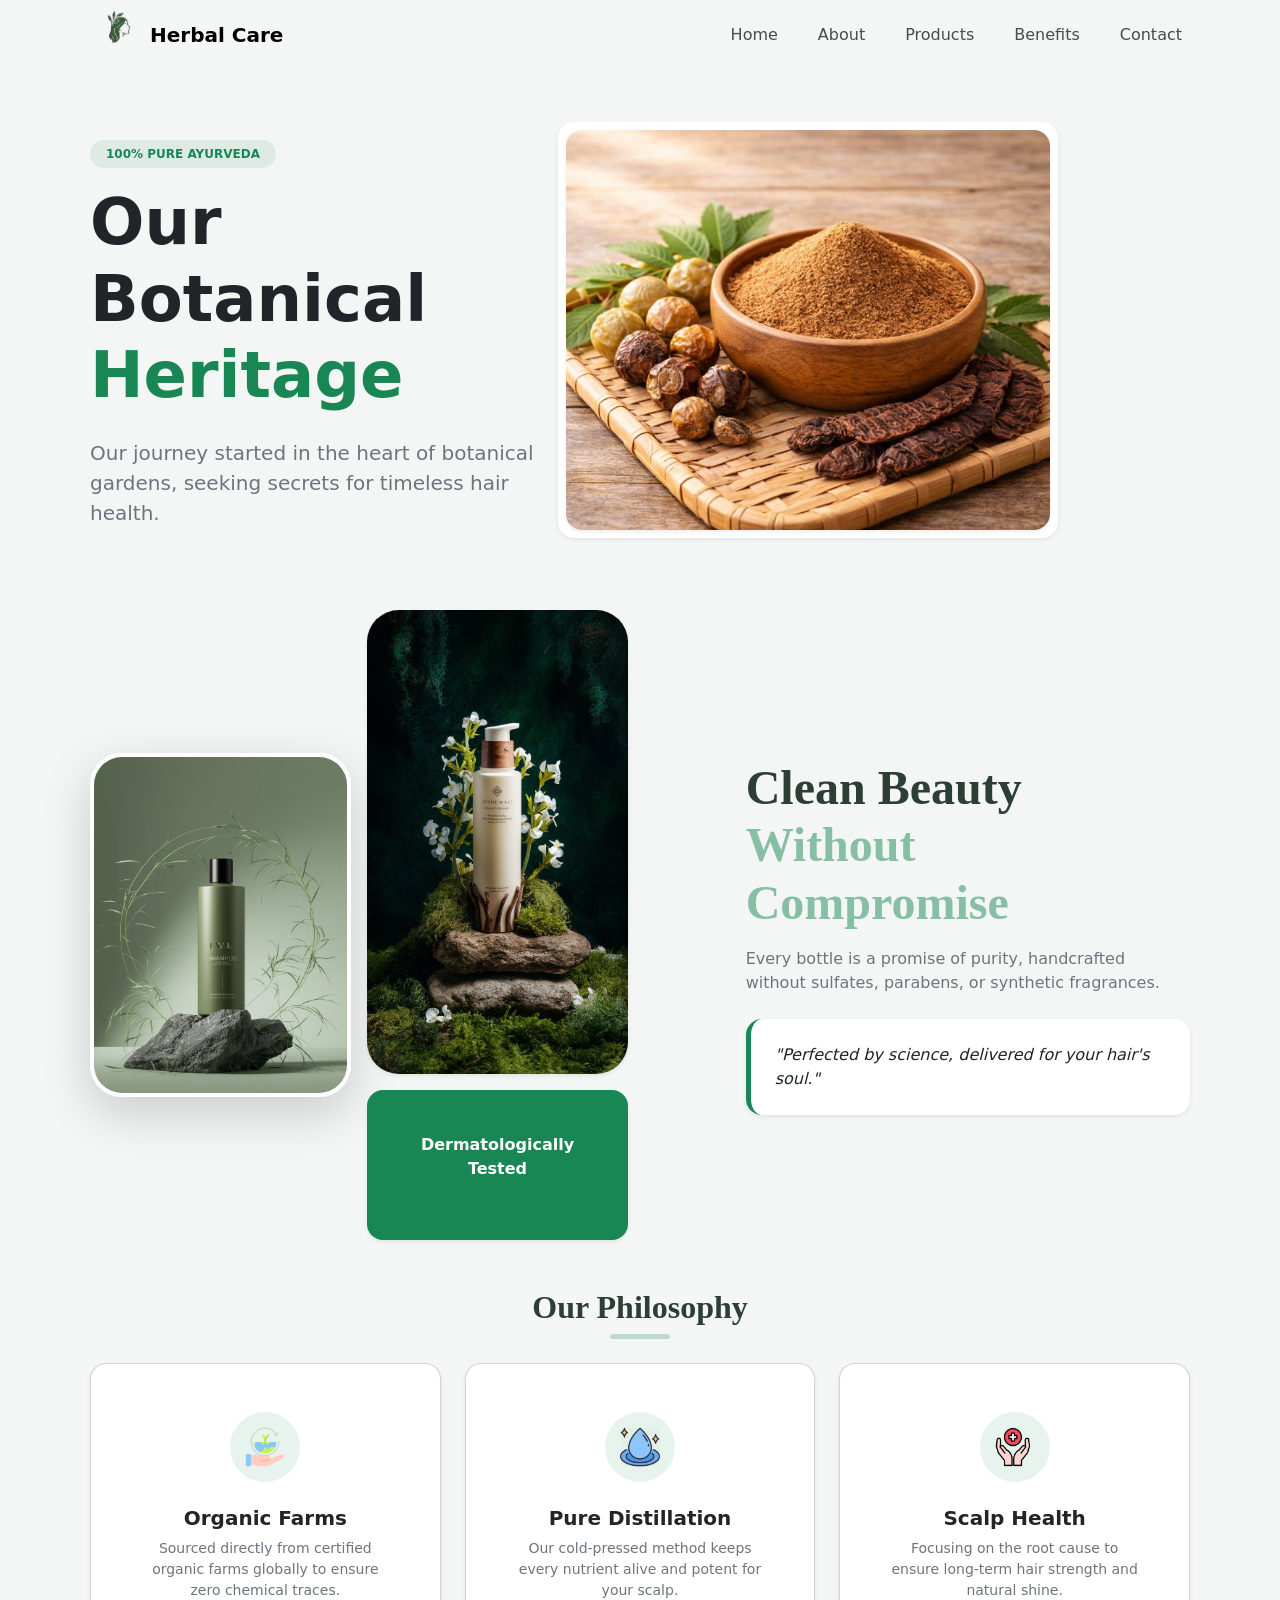
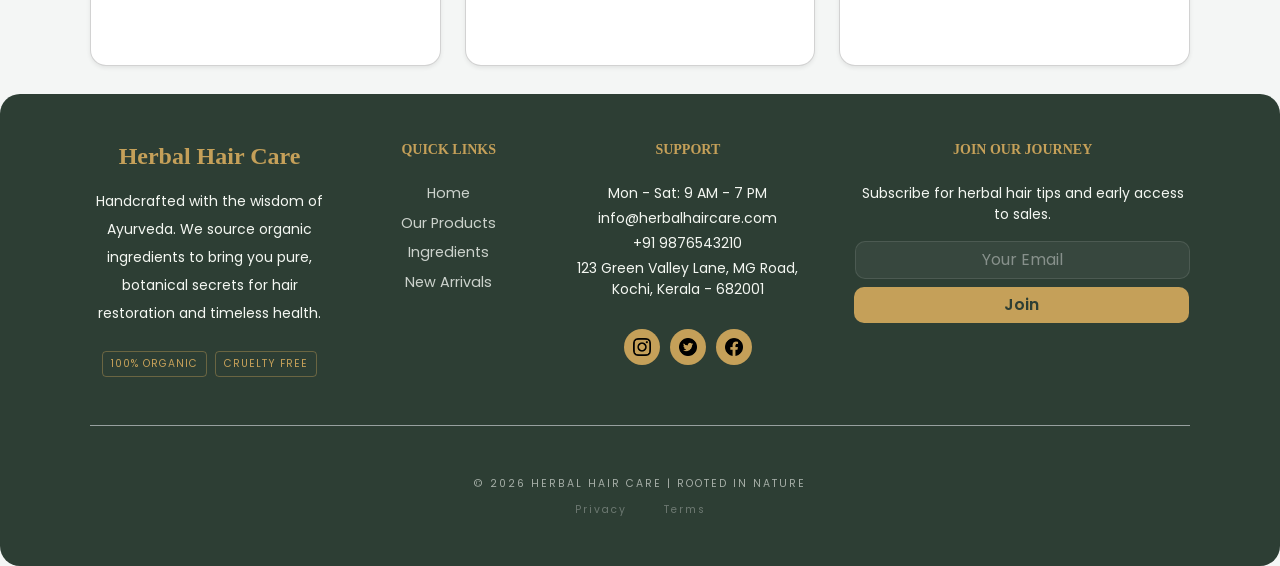
==== commit fd0016e4: "changes the img design" ====
--- a/about.html
+++ b/about.html
@@ -54,8 +54,8 @@
      </p>
      </div>
 
-  <div class="col-lg-7 order-1 order-lg-2 mb-4">
-      <div class="p-2 bg-white shadow-sm rounded-4">
+  <div class="col-lg-6 order-2 order-lg-2 mb-4">
+      <div class=" ing-card p-2 bg-white shadow-sm rounded-4">
       <img src="image/ingrediants.jpg" class="img-ingrediant rounded-4 shadow-sm" alt="Ingredients">
       </div>
       </div>
--- a/style.css
+++ b/style.css
@@ -586,11 +586,20 @@
     width: 100%;
     object-fit: cover;
 }
+
+.ing-card{
+    width: 100%;
+    max-width: 500px;
+}
 .img-ingrediant {
   width: 100%;
-  height: auto;
-  max-height: 450px;
-  object-fit: cover;
+  max-width: 500px; 
+  height: 400px;   
+  object-fit: cover; 
+  display: block;
+
+  margin-left: 0;     
+  margin-right: auto;   
 }
 
 .img-fluid:hover {
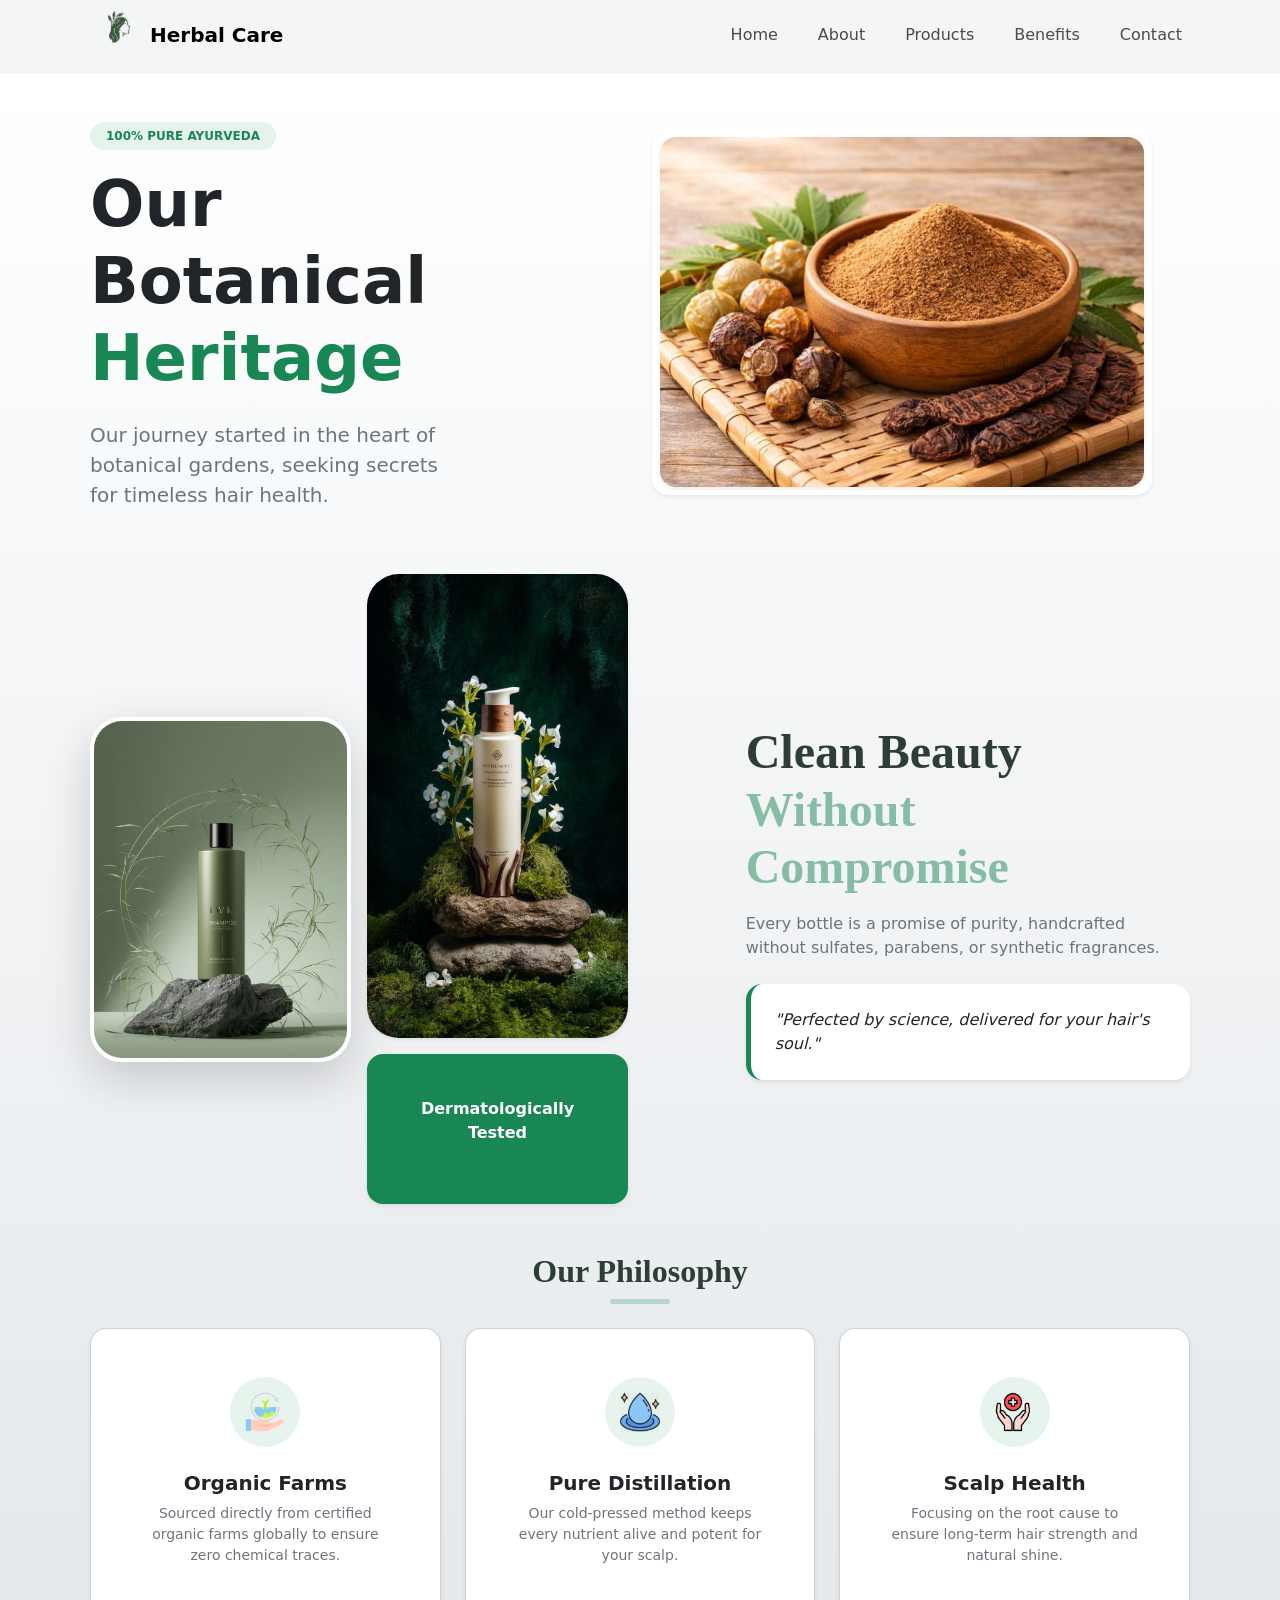
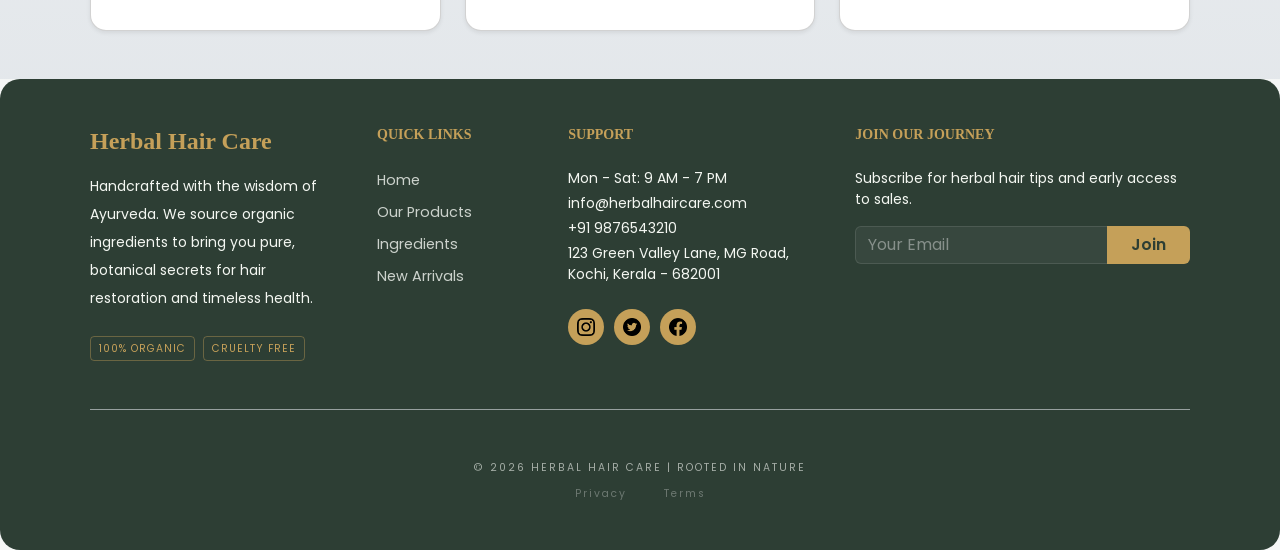
==== commit c06d21ce: "changes in design" ====
--- a/about.html
+++ b/about.html
@@ -46,7 +46,7 @@
     
         
   <div class="row mb-5 align-items-center">
-     <div class="col-lg-5 order-2 ">
+     <div class="col-lg-4 order-2">
      <div class="badge bg-success bg-opacity-10 text-success px-3 py-2 rounded-pill mb-3">100% PURE AYURVEDA</div>
      <h1 class="display-3 fw-bold mb-4">Our Botanical <span class="text-success">Heritage</span></h1>
      <p class="text-secondary fs-5 lh-base">
@@ -54,8 +54,8 @@
      </p>
      </div>
 
-  <div class="col-lg-6 order-2 order-lg-2 mb-4">
-      <div class=" ing-card p-2 bg-white shadow-sm rounded-4">
+  <div class="col-lg-6  order-lg-2 mb-4 ms-md-auto">
+      <div class=" ing-card p-2 bg-white shadow-sm rounded-4 ">
       <img src="image/ingrediants.jpg" class="img-ingrediant rounded-4 shadow-sm" alt="Ingredients">
       </div>
       </div>
@@ -156,7 +156,7 @@
 
 <!----------------------------Footer Section------------------------------>
 
-<footer class="footer-section py-5">
+<footer class="footer-section py-5 gap-4">
     <div class="container">
       <div class="row g-5">
 
--- a/style.css
+++ b/style.css
@@ -152,9 +152,10 @@
   font-size: 1.5rem;
   color: #ffffff;
   transition: all 0.3s ease;
-}
-
-.img {
+  margin-bottom: 20px;
+}
+
+.icon-box img {
   width: 30px;
   height: 30px;
   position: relative;
@@ -166,6 +167,7 @@
   color: var(--text-white);
   transform: translateY(-5px);
 }
+
 
               /* PRODUCT IMAGES */
 
@@ -425,7 +427,6 @@
     overflow-x: hidden;
 }
 
-
 .mobile-menu {
     position: fixed;
     top: 70px; 
@@ -477,19 +478,26 @@
     padding-left: 10px;
     padding-right: 10px;
   }
-}
-
 
 /*================ benefit section media query=============*/
-  .img-container {
-    padding-top: 30px; 
-    margin-top: 20px;
-  }
-  
-   .bnt-item {
-    padding-top: 80px !important; 
-    display: block !important; 
-  }
+ .feature-card {
+  text-align: center;
+}
+
+.icon-box {
+  margin: 0 auto 12px;
+}
+
+.img-container {
+  display: flex;
+  justify-content: center;
+  align-items: center;
+}
+
+.product2-img {
+  margin: 0 auto;
+}
+
 
 @keyframes float {
   0%, 100% { transform: translateY(0); }
@@ -504,9 +512,22 @@
   }
 
 /*==========modern hair media query=============*/
-  .hero-img { height: 450px; }
-  .section-heading { font-size: 2.5rem; }
-
+  .hero-img {
+     height: 450px;
+     }
+
+.section2,
+.ayurveda-section {
+  text-align: center;
+}
+
+.section-heading {
+  font-size: clamp(1.8rem, 5vw, 3rem);
+}
+
+.section-description {
+  padding: 0 10px;
+}
 
 /*=============Footer section media query===========*/
     .footer-section {
@@ -577,7 +598,6 @@
     position: relative;
     overflow: hidden; 
     background: linear-gradient(180deg, #ffffff 0%, rgba(226, 230, 234, 0.9) 100%); 
-
 }
 
 .img-fluid {
@@ -589,17 +609,14 @@
 
 .ing-card{
     width: 100%;
-    max-width: 500px;
-}
+    max-width:500px;
+    margin:0;
+}
+
 .img-ingrediant {
-  width: 100%;
-  max-width: 500px; 
-  height: 400px;   
-  object-fit: cover; 
-  display: block;
-
-  margin-left: 0;     
-  margin-right: auto;   
+ width: 100%;
+ height:350px;   
+ object-fit: cover;  
 }
 
 .img-fluid:hover {
@@ -638,16 +655,37 @@
 
 /* MEDIA QUERIES */
 @media (max-width: 768px) {
-    .text-derm p {
-        font-size: 10px;
-        padding: 0 5px;
-    }
-    
-    .text-derm {
+
+    .col-lg-4.order-2 {
+        text-align: center;
+    }
+
+    .ayurveda-badge {
+        margin: 0 auto 12px;
+    }
+
+.content-wrap,
+.text-secondary,
+.display-3,
+.display-5 {
+    text-align: center;
+}
+
+/* image container default */
+.ing-card {
+    margin: 0 auto;
+}
+
+.text-derm p {
+  font-size: 10px;
+  padding: 0 5px;
+    }
+
+ .text-derm {
         min-height: 100px;
     }
 
-    h1.display-3 {
+  h1.display-3 {
         font-size: 2.5rem;
     }
 } 
@@ -675,9 +713,6 @@
         padding-bottom: 40px;
     }
 
-    .product-row:last-child {
-        border-bottom: none;
-    }
 
     /* IMAGE AND BACKGROUND CARD*/
 
@@ -685,6 +720,7 @@
     position: relative;
     display: inline-block;
     z-index: 1;
+    margin: 0 auto;
 }
 
 .bg-card::before {
@@ -774,18 +810,28 @@
     
     @media (min-width:768px) {
    
-    .premium-img-wrapper img {
-        box-shadow: none ; 
-    }
-
-    .product-row:nth-child(even) {
-        flex-direction: row-reverse;
-    }
-    
-    .product-row:nth-child(even) .product-meta {
-        align-items: flex-end;  
-        text-align: right;
-    }
+    .product-row {
+    display: flex;
+    flex-direction: column;
+    align-items: center;
+    text-align: center;
+    margin-bottom: 60px;
+    padding-bottom: 40px;
+    border-bottom: 1px solid rgba(0,0,0,0.05);
+}
+
+/* IMAGE CENTER */
+.premium-img-wrapper,
+.bg-card {
+    margin: 0 auto;
+    display: flex;
+    justify-content: center;
+}
+
+/* TEXT CENTER */
+.product-meta {
+    text-align: center;
+    align-items: center;
 }
 
 /*=========================Benefits section==========================*/
